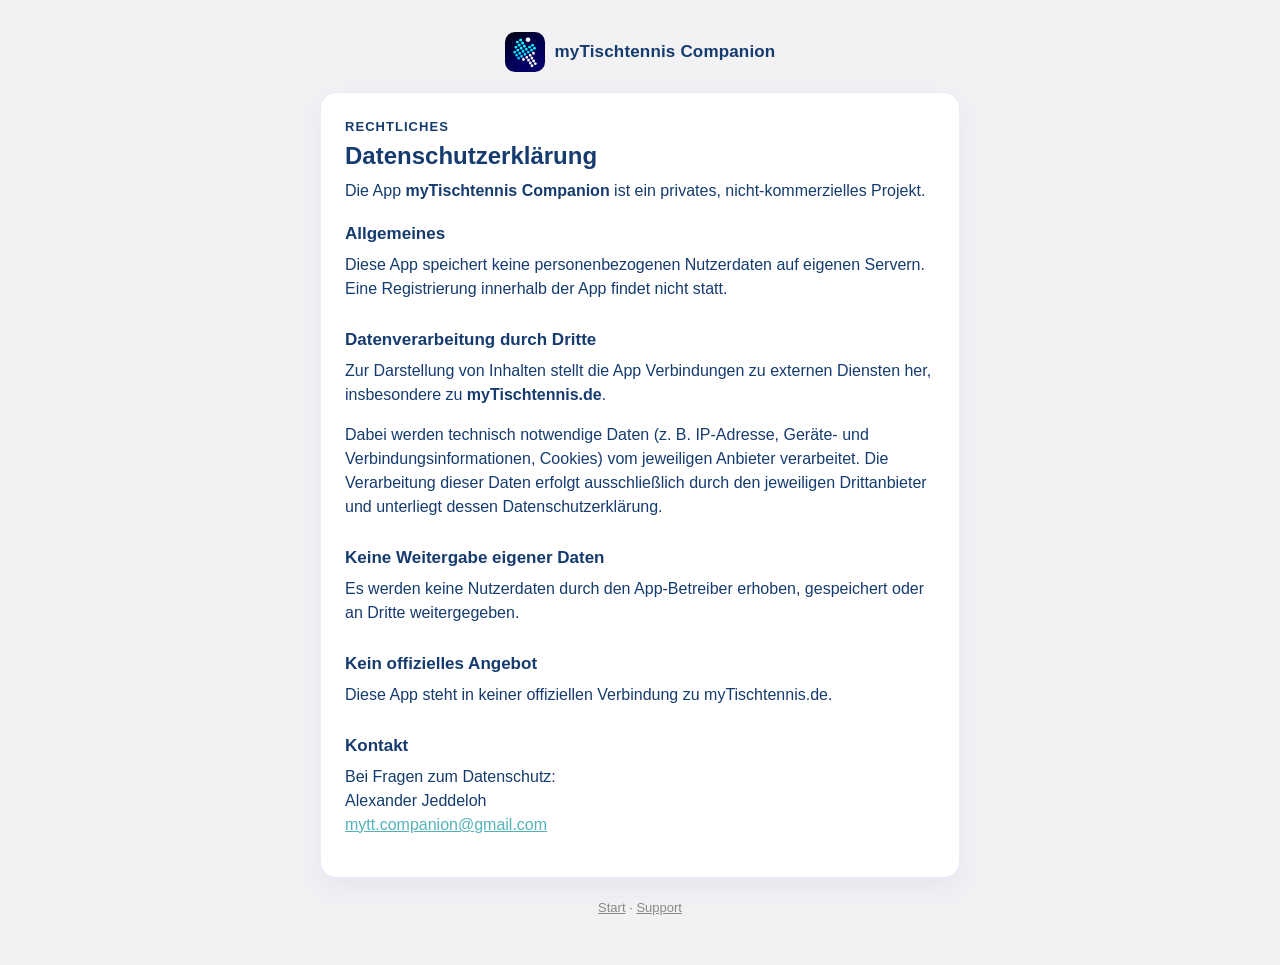
==== datenschutz/index.html @ 2b21a9a8 "feat: serve Datenschutz and Support from the app's own domain The privacy policy and the support pag" ====
<!DOCTYPE html>
<html lang="de">
<head>
<meta charset="utf-8">
<meta name="viewport" content="width=device-width, initial-scale=1">
<title>Datenschutzerklärung - myTischtennis Companion</title>
<meta name="description" content="Datenschutzerklärung der App myTischtennis Companion.">
<meta name="theme-color" content="#71d2d7">

<link rel="icon" type="image/png" href="../assets/favicon.png">
<link rel="apple-touch-icon" href="../assets/apple-touch-icon.png">

<meta property="og:type" content="website">
<meta property="og:site_name" content="myTischtennis Companion">
<meta property="og:title" content="Datenschutzerklärung">
<meta property="og:description" content="Datenschutzerklärung der App myTischtennis Companion.">
<meta property="og:image" content="https://myttcompanion.app/assets/icon.png">
<meta name="twitter:card" content="summary">

<link rel="stylesheet" href="../assets/style.css">
</head>
<body data-type="legal">
<main class="page">
  <div class="brand">
    <img src="../assets/icon.png" alt="" width="40" height="40">
    <span>myTischtennis Companion</span>
  </div>
  <div class="card prose">
    <p class="kicker">Rechtliches</p>
    <h1>Datenschutzerklärung</h1>

    <p>Die App <strong>myTischtennis Companion</strong> ist ein privates,
       nicht-kommerzielles Projekt.</p>

    <h2>Allgemeines</h2>
    <p>Diese App speichert keine personenbezogenen Nutzerdaten auf eigenen Servern.
       Eine Registrierung innerhalb der App findet nicht statt.</p>

    <h2>Datenverarbeitung durch Dritte</h2>
    <p>Zur Darstellung von Inhalten stellt die App Verbindungen zu externen Diensten
       her, insbesondere zu <strong>myTischtennis.de</strong>.</p>
    <p>Dabei werden technisch notwendige Daten (z.&nbsp;B. IP-Adresse, Geräte- und
       Verbindungsinformationen, Cookies) vom jeweiligen Anbieter verarbeitet. Die
       Verarbeitung dieser Daten erfolgt ausschließlich durch den jeweiligen
       Drittanbieter und unterliegt dessen Datenschutzerklärung.</p>

    <h2>Keine Weitergabe eigener Daten</h2>
    <p>Es werden keine Nutzerdaten durch den App-Betreiber erhoben, gespeichert oder
       an Dritte weitergegeben.</p>

    <h2>Kein offizielles Angebot</h2>
    <p>Diese App steht in keiner offiziellen Verbindung zu myTischtennis.de.</p>

    <h2>Kontakt</h2>
    <p>Bei Fragen zum Datenschutz:<br>
       Alexander Jeddeloh<br>
       <a href="mailto:mytt.companion@gmail.com">mytt.companion@gmail.com</a></p>
  </div>
  <footer>
    <a href="../">Start</a> &middot;
    <a href="../support/">Support</a>
  </footer>
</main>
</body>
</html>
---- assets/style.css ----
/*
 * Palette taken from the app's ThemeData (lib/main.dart): cyan primary on deep
 * navy text in light mode, the same cyan on the near-black navy of the dark
 * theme. Kept in sync by hand, which is fine for four colours that have not
 * moved in the app's lifetime.
 */
:root {
  color-scheme: light dark;

  --primary: #71d2d7;         /* colorScheme.primary */
  --primary-dim: #54b2b9;     /* colorScheme.primaryFixedDim */
  --on-primary: #153b6f;      /* colorScheme.onPrimary */

  --bg: #f2f2f5;              /* scaffoldBackgroundColor */
  --card: #ffffff;            /* cardColor */
  --surface: #f7f7f7;         /* colorScheme.surface */
  --text: #153b6f;            /* colorScheme.onSurface */
  --muted: #888888;           /* hintColor */
  --border: #224488bb;        /* dividerColor */
  --border-alpha: 0.14;
}

@media (prefers-color-scheme: dark) {
  :root {
    --primary: #71d2d7;
    --primary-dim: #4da5ab;
    --on-primary: #10111f;

    --bg: #10111f;            /* dark scaffoldBackgroundColor */
    --card: #1a1f2f;          /* dark cardColor */
    --surface: #131427;       /* dark colorScheme.surface */
    --text: #ffffffbf;        /* dark bodyMedium, 75% white */
    --muted: #ffffff80;       /* dark hintColor, 50% white */
    --border: #88bbff;        /* dark dividerColor */
    --border-alpha: 0.16;
  }
}

* {
  box-sizing: border-box;
}

/* `display: block` on the buttons would otherwise beat the user agent's
   `[hidden] { display: none }`, leaving every optional button on screen. */
[hidden] {
  display: none !important;
}

body {
  margin: 0;
  padding: 32px 16px 48px;
  background: var(--bg);
  color: var(--text);
  font: 16px/1.5 Roboto, -apple-system, BlinkMacSystemFont, "Segoe UI", sans-serif;
  display: flex;
  justify-content: center;
}

main {
  width: 100%;
  max-width: 420px;
}

.brand {
  display: flex;
  align-items: center;
  justify-content: center;
  gap: 10px;
  margin-bottom: 20px;
}

.brand img {
  width: 40px;
  height: 40px;
  border-radius: 10px;
}

.brand span {
  font-size: 17px;
  font-weight: 700;
  letter-spacing: 0.01em;
}

.card {
  background: var(--card);
  border: 1px solid color-mix(in srgb, var(--border) calc(var(--border-alpha) * 100%), transparent);
  border-radius: 16px;
  padding: 24px;
  box-shadow: 0 10px 30px rgba(21, 59, 111, 0.06);
}

.kicker {
  margin: 0 0 4px;
  font-size: 13px;
  font-weight: 700;
  letter-spacing: 0.08em;
  text-transform: uppercase;
  color: var(--primary-dim);
}

h1 {
  margin: 0 0 8px;
  font-size: 24px;
  line-height: 1.25;
}

.entity {
  margin: 0 0 8px;
  font-size: 20px;
  font-weight: 600;
  color: var(--text);
}

p {
  margin: 0 0 16px;
  color: var(--muted);
}

/* Two mutually exclusive states, switched by link.js through
   `body[data-state]`. The launching one is the default in the markup, so a
   visitor with the app never sees the buttons flash up first. With JavaScript
   disabled neither state is ever set and the buttons show, which is the safe
   way round. */
.launching,
body[data-state="fallback"] .launching {
  display: none;
}

body[data-state="launching"] .launching {
  display: flex;
  align-items: center;
  gap: 10px;
  padding: 6px 0 2px;
  color: var(--muted);
}

body[data-state="launching"] .fallback {
  display: none;
}

.spinner {
  flex: none;
  width: 18px;
  height: 18px;
  border-radius: 50%;
  border: 2px solid color-mix(in srgb, var(--primary) 30%, transparent);
  border-top-color: var(--primary);
  animation: spin 0.8s linear infinite;
}

@keyframes spin {
  to {
    transform: rotate(360deg);
  }
}

@media (prefers-reduced-motion: reduce) {
  .spinner {
    animation-duration: 2.4s;
  }
}

a.button {
  display: block;
  margin-bottom: 10px;
  padding: 13px 16px;
  border-radius: 12px;
  border: 1px solid color-mix(in srgb, var(--border) calc(var(--border-alpha) * 100%), transparent);
  background: var(--surface);
  text-align: center;
  text-decoration: none;
  font-weight: 600;
  color: var(--text);
}

a.button:hover {
  border-color: var(--primary);
}

a.button.primary {
  background: var(--primary);
  border-color: var(--primary);
  color: var(--on-primary);
}

a.button.primary:hover {
  background: var(--primary-dim);
  border-color: var(--primary-dim);
}

a.button.debug {
  border-style: dashed;
  font-weight: 500;
  color: var(--muted);
}

/* Content pages (Datenschutz, Support). The share pages are one short card
   meant to be read in a glance; these are documents, so they get a wider
   column and body text in the reading colour instead of the muted one `p`
   carries by default. */
main.page {
  max-width: 640px;
}

.prose p,
.prose li {
  color: var(--text);
}

.prose h2 {
  margin: 28px 0 8px;
  font-size: 17px;
  line-height: 1.3;
}

.prose h2:first-of-type {
  margin-top: 20px;
}

.prose ul {
  margin: 0 0 16px;
  padding-left: 20px;
}

.prose li {
  margin-bottom: 6px;
}

.prose a {
  color: var(--primary-dim);
}

.prose .updated {
  margin: 24px 0 0;
  font-size: 13px;
  color: var(--muted);
}

footer {
  margin-top: 20px;
  text-align: center;
  font-size: 13px;
  color: var(--muted);
}

footer a {
  color: var(--muted);
}

footer a:hover {
  color: var(--primary);
}
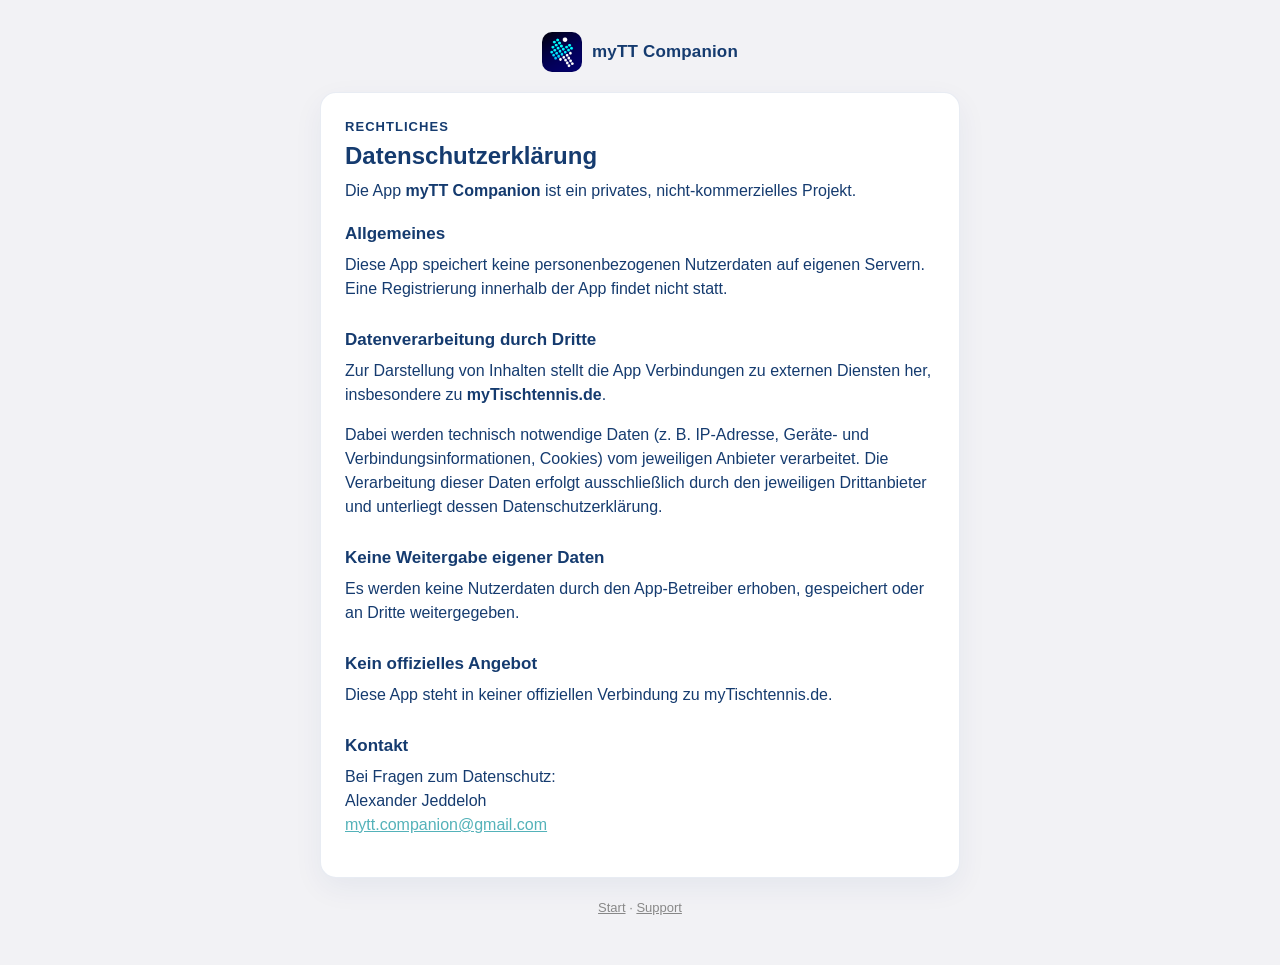
==== commit 5c4a45d6: "fix: call the app myTT Companion, not myTischtennis Companion "myTischtennis" is the licensed name o" ====
--- a/datenschutz/index.html
+++ b/datenschutz/index.html
@@ -3,17 +3,17 @@
 <head>
 <meta charset="utf-8">
 <meta name="viewport" content="width=device-width, initial-scale=1">
-<title>Datenschutzerklärung - myTischtennis Companion</title>
-<meta name="description" content="Datenschutzerklärung der App myTischtennis Companion.">
+<title>Datenschutzerklärung - myTT Companion</title>
+<meta name="description" content="Datenschutzerklärung der App myTT Companion.">
 <meta name="theme-color" content="#71d2d7">
 
 <link rel="icon" type="image/png" href="../assets/favicon.png">
 <link rel="apple-touch-icon" href="../assets/apple-touch-icon.png">
 
 <meta property="og:type" content="website">
-<meta property="og:site_name" content="myTischtennis Companion">
+<meta property="og:site_name" content="myTT Companion">
 <meta property="og:title" content="Datenschutzerklärung">
-<meta property="og:description" content="Datenschutzerklärung der App myTischtennis Companion.">
+<meta property="og:description" content="Datenschutzerklärung der App myTT Companion.">
 <meta property="og:image" content="https://myttcompanion.app/assets/icon.png">
 <meta name="twitter:card" content="summary">
 
@@ -23,13 +23,13 @@
 <main class="page">
   <div class="brand">
     <img src="../assets/icon.png" alt="" width="40" height="40">
-    <span>myTischtennis Companion</span>
+    <span>myTT Companion</span>
   </div>
   <div class="card prose">
     <p class="kicker">Rechtliches</p>
     <h1>Datenschutzerklärung</h1>
 
-    <p>Die App <strong>myTischtennis Companion</strong> ist ein privates,
+    <p>Die App <strong>myTT Companion</strong> ist ein privates,
        nicht-kommerzielles Projekt.</p>
 
     <h2>Allgemeines</h2>
